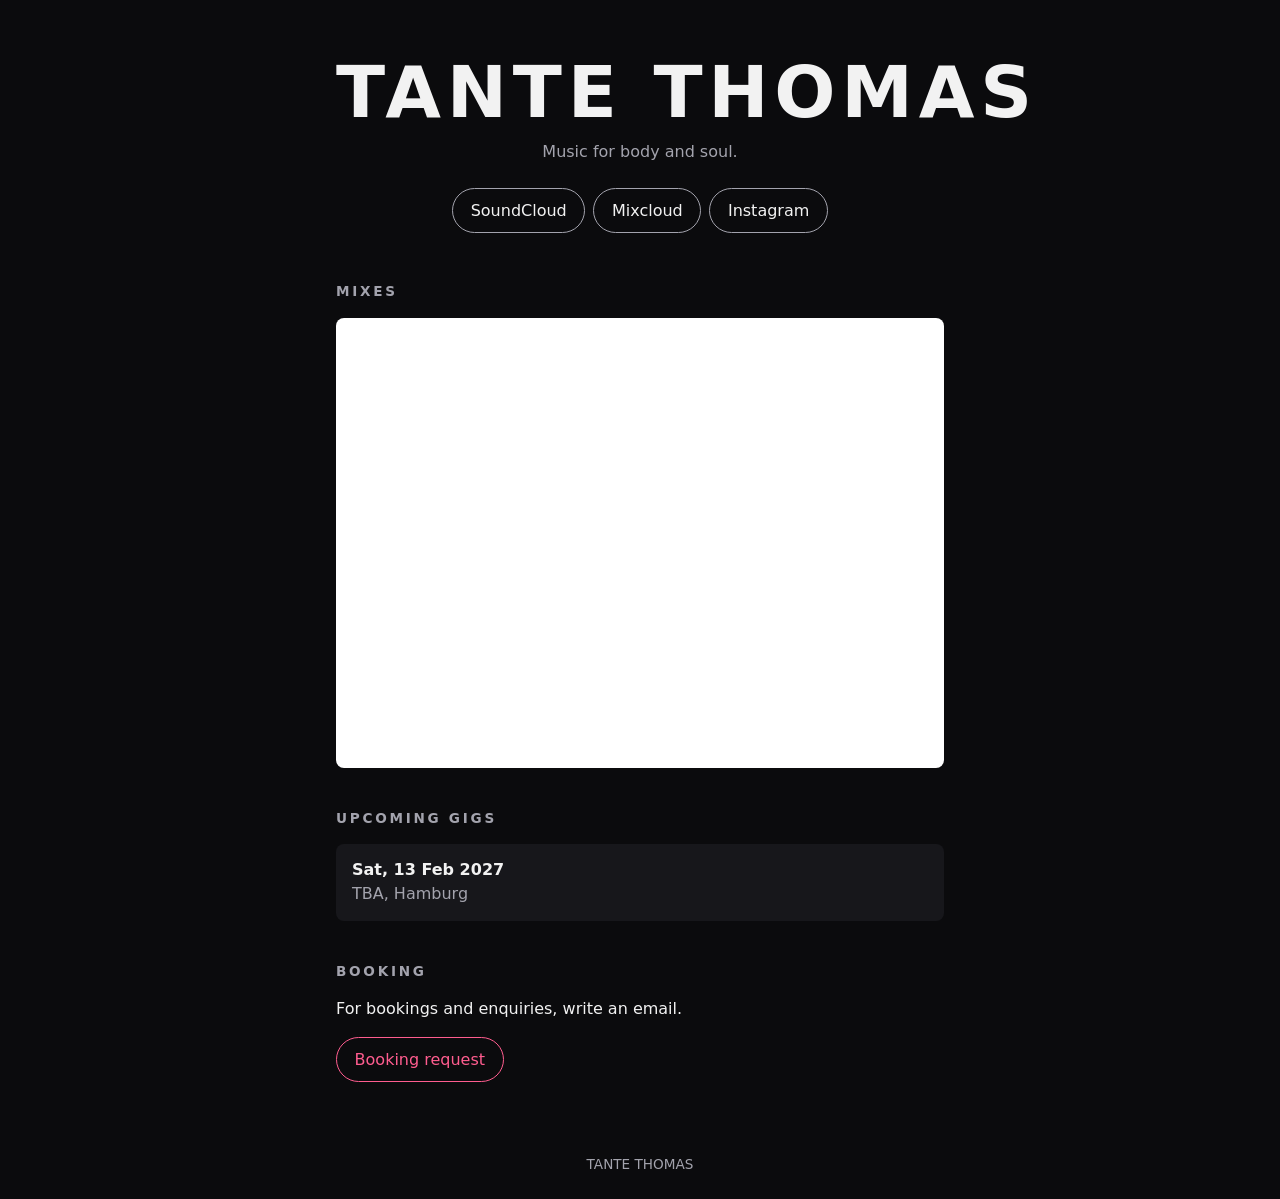
==== site/index.html @ 3c92ca91 "feat: set the genre line to "Music for body and soul." Thomas decided the wording on 31 October 2026" ====
<!doctype html>
<html lang="en">
<head>
  <meta charset="utf-8">
  <meta name="viewport" content="width=device-width, initial-scale=1">
  <meta name="description" content="DJ TANTE THOMAS. Music for body and soul. Mixes, gigs and booking.">
  <meta name="color-scheme" content="dark">
  <title>TANTE THOMAS</title>
  <link rel="stylesheet" href="style.css">
  <script src="gigs.js" defer></script>
</head>
<body>
  <main>
    <header class="hero">
      <h1 class="wordmark">TANTE THOMAS</h1>
      <p class="genre">Music for body and soul.</p>
      <ul class="links">
        <li><a href="https://soundcloud.com/tantethomas">SoundCloud</a></li>
        <li><a href="https://www.mixcloud.com/TanteThomas/">Mixcloud</a></li>
        <li><a href="https://www.instagram.com/tante.thomas.dj/">Instagram</a></li>
      </ul>
    </header>

    <section aria-labelledby="mixes-heading">
      <h2 id="mixes-heading">Mixes</h2>
      <!-- The profile player lists the newest uploads, so a new mix needs no change here.
           46170096 is the user ID of soundcloud.com/tantethomas, from SoundCloud's oEmbed answer. -->
      <iframe class="player" title="TANTE THOMAS on SoundCloud" loading="lazy" allow="autoplay; encrypted-media"
        src="https://w.soundcloud.com/player/?visual=true&url=https%3A%2F%2Fapi.soundcloud.com%2Fusers%2F46170096&show_artwork=true"></iframe>
    </section>

    <section aria-labelledby="gigs-heading">
      <h2 id="gigs-heading">Upcoming gigs</h2>
      <!-- Filled by gigs.js from gigs.csv. -->
      <ul id="gig-list"></ul>
      <p id="gig-status" aria-live="polite">Loading gigs …</p>
    </section>

    <section class="booking" aria-labelledby="booking-heading">
      <h2 id="booking-heading">Booking</h2>
      <p>For bookings and enquiries, write an email.</p>
      <a class="button" href="mailto:thomaswening94@gmail.com?subject=Booking%20request">Booking request</a>
    </section>
  </main>

  <footer>TANTE THOMAS</footer>
</body>
</html>
---- site/style.css ----
/* Dark and mobile-first (docs/brief.md). Wider screens only widen the column. */

:root {
  --background: #0b0b0d;
  --surface: #17171b;
  --text: #f2f2f2;
  --muted: #a3a3ad;
  --accent: #ff5d8f;
  --column-width: 40rem;
  --gutter: 1rem;
}

*,
*::before,
*::after {
  box-sizing: border-box;
}

body {
  margin: 0;
  background: var(--background);
  color: var(--text);
  font-family: system-ui, -apple-system, "Segoe UI", Roboto, sans-serif;
  line-height: 1.5;
}

main {
  max-width: var(--column-width);
  margin: 0 auto;
  padding: 0 var(--gutter) 3rem;
}

a {
  color: var(--accent);
}

section {
  margin-top: 2.5rem;
}

h2 {
  margin: 0 0 1rem;
  font-size: 0.85rem;
  letter-spacing: 0.2em;
  text-transform: uppercase;
  color: var(--muted);
}

/* Wordmark until a logo exists. The set name is about 9 times as wide as the
   font size, so 9.5vw keeps it on one line inside the gutters from 320 px up. */
.hero {
  padding: 3.5rem 0 0.5rem;
  text-align: center;
}

.wordmark {
  margin: 0;
  font-size: clamp(1.75rem, 9.5vw, 4.5rem);
  font-weight: 900;
  letter-spacing: 0.08em;
  line-height: 1;
  white-space: nowrap;
}

.genre {
  margin: 0.75rem 0 0;
  color: var(--muted);
}

.links {
  display: flex;
  flex-wrap: wrap;
  justify-content: center;
  gap: 0.5rem;
  margin: 1.5rem 0 0;
  padding: 0;
  list-style: none;
}

.links a,
.button {
  display: inline-block;
  padding: 0.6rem 1.1rem;
  border: 1px solid var(--muted);
  border-radius: 999px;
  color: var(--text);
  text-decoration: none;
}

.links a:hover,
.links a:focus-visible,
.button:hover,
.button:focus-visible {
  border-color: var(--accent);
  color: var(--accent);
}

.player {
  display: block;
  width: 100%;
  height: 450px;
  border: 0;
  border-radius: 0.5rem;
}

#gig-list {
  margin: 0;
  padding: 0;
  list-style: none;
}

#gig-list li {
  display: grid;
  grid-template-columns: 1fr auto;
  gap: 0 1rem;
  padding: 0.9rem 1rem;
  margin-bottom: 0.5rem;
  background: var(--surface);
  border-radius: 0.5rem;
}

#gig-list time {
  font-weight: 700;
}

.gig-place {
  grid-column: 1;
  color: var(--muted);
}

#gig-list li a {
  grid-column: 2;
  grid-row: 1 / span 2;
  align-self: center;
}

#gig-status {
  color: var(--muted);
}

.booking p {
  margin: 0 0 1rem;
}

.button {
  border-color: var(--accent);
  color: var(--accent);
}

footer {
  padding: 1.5rem var(--gutter);
  text-align: center;
  font-size: 0.85rem;
  color: var(--muted);
}
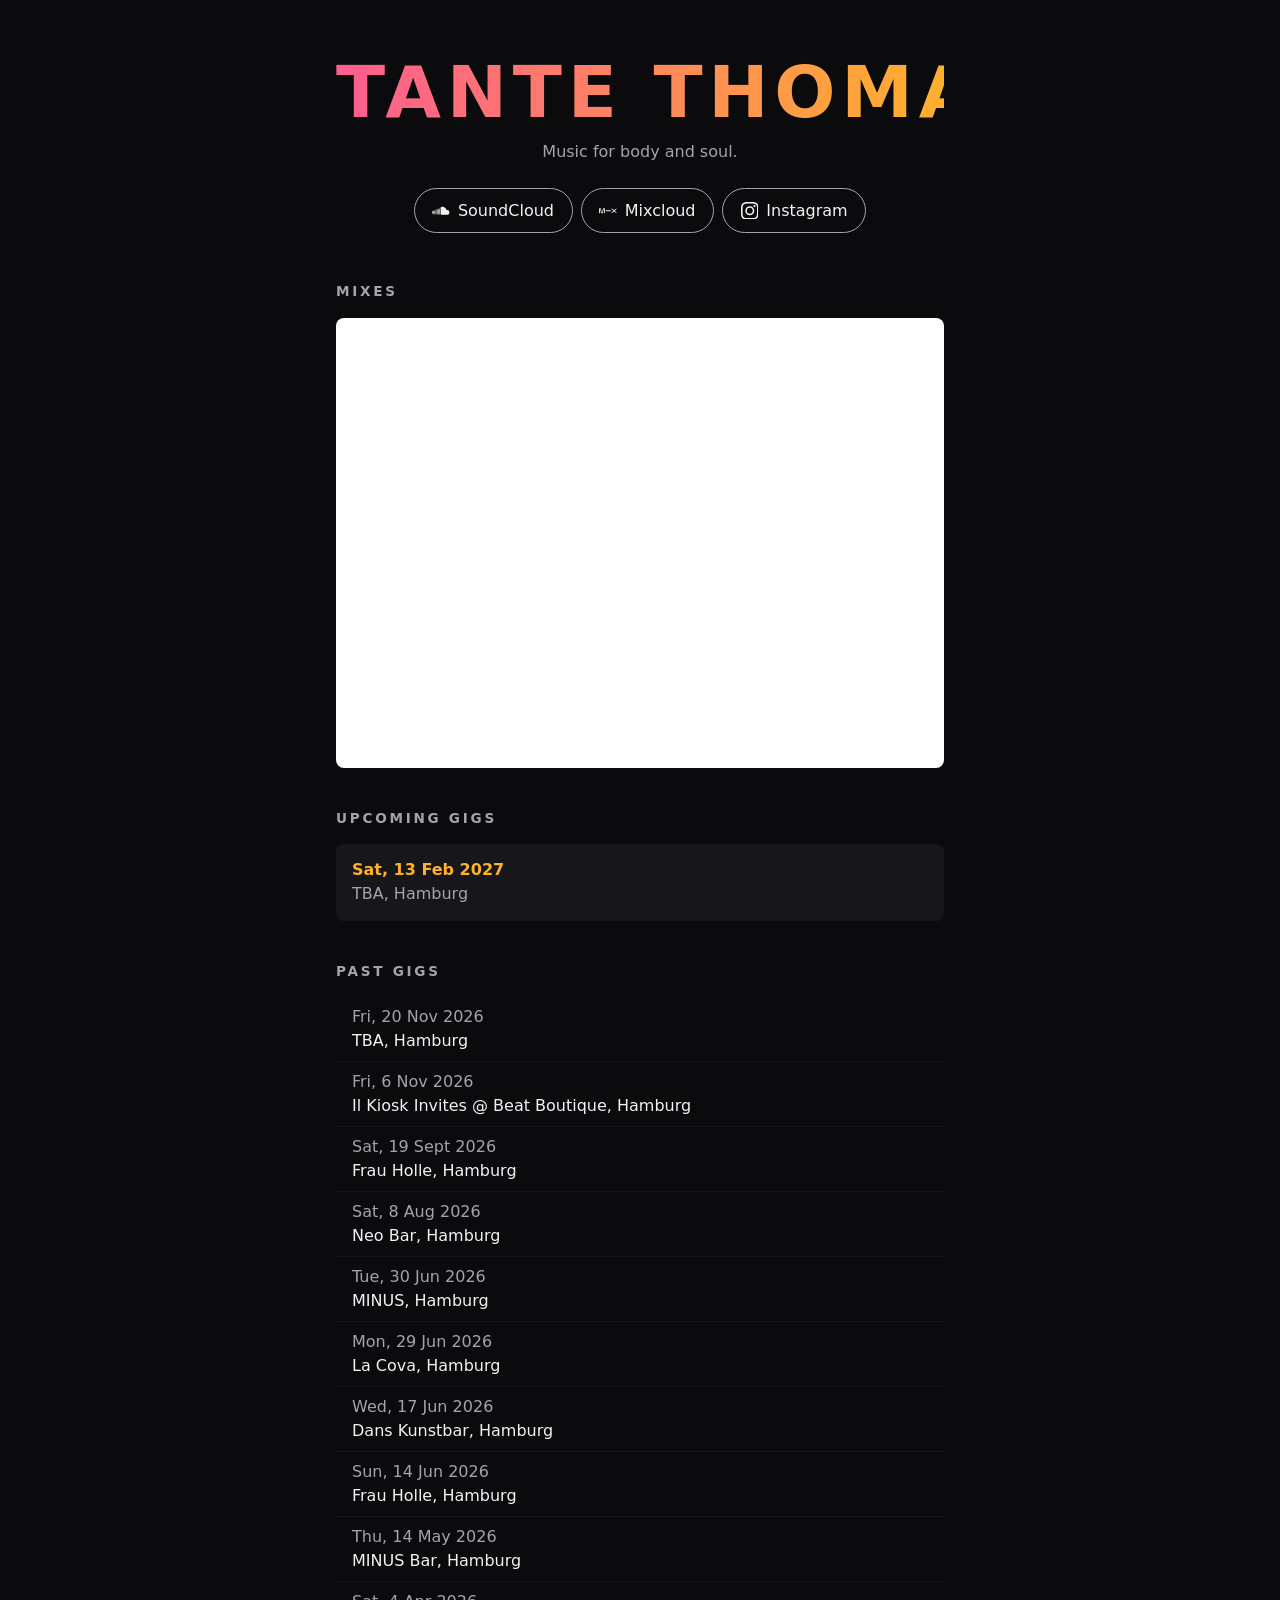
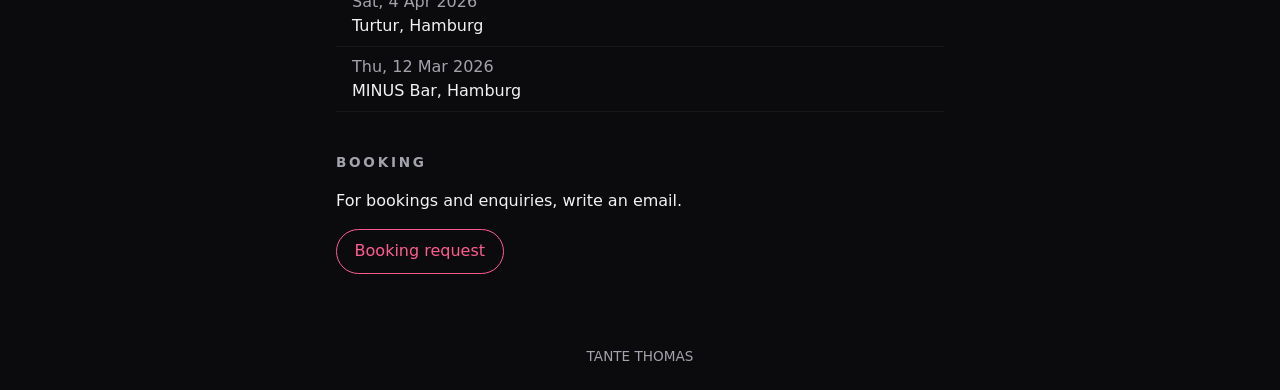
==== commit 7557b15a: "feat: show past gigs, brand icons and the signature colours From Thomas's review of PR #4: past gigs" ====
--- a/site/index.html
+++ b/site/index.html
@@ -15,9 +15,9 @@
       <h1 class="wordmark">TANTE THOMAS</h1>
       <p class="genre">Music for body and soul.</p>
       <ul class="links">
-        <li><a href="https://soundcloud.com/tantethomas">SoundCloud</a></li>
-        <li><a href="https://www.mixcloud.com/TanteThomas/">Mixcloud</a></li>
-        <li><a href="https://www.instagram.com/tante.thomas.dj/">Instagram</a></li>
+        <li><a href="https://soundcloud.com/tantethomas"><svg class="icon" aria-hidden="true"><use href="icons.svg#soundcloud"></use></svg>SoundCloud</a></li>
+        <li><a href="https://www.mixcloud.com/TanteThomas/"><svg class="icon" aria-hidden="true"><use href="icons.svg#mixcloud"></use></svg>Mixcloud</a></li>
+        <li><a href="https://www.instagram.com/tante.thomas.dj/"><svg class="icon" aria-hidden="true"><use href="icons.svg#instagram"></use></svg>Instagram</a></li>
       </ul>
     </header>
 
@@ -31,9 +31,14 @@
 
     <section aria-labelledby="gigs-heading">
       <h2 id="gigs-heading">Upcoming gigs</h2>
-      <!-- Filled by gigs.js from gigs.csv. -->
-      <ul id="gig-list"></ul>
+      <!-- Both gig lists are filled by gigs.js from gigs.csv. -->
+      <ul id="gig-list" class="gig-list"></ul>
       <p id="gig-status" aria-live="polite">Loading gigs …</p>
+    </section>
+
+    <section id="past-gigs" aria-labelledby="past-gigs-heading" hidden>
+      <h2 id="past-gigs-heading">Past gigs</h2>
+      <ul id="past-gig-list" class="gig-list past"></ul>
     </section>
 
     <section class="booking" aria-labelledby="booking-heading">
--- a/site/style.css
+++ b/site/style.css
@@ -5,7 +5,9 @@
   --surface: #17171b;
   --text: #f2f2f2;
   --muted: #a3a3ad;
+  /* Signature colours: pink with yellow-orange. */
   --accent: #ff5d8f;
+  --accent-warm: #ffb02e;
   --column-width: 40rem;
   --gutter: 1rem;
 }
@@ -60,6 +62,10 @@
   letter-spacing: 0.08em;
   line-height: 1;
   white-space: nowrap;
+  background: linear-gradient(90deg, var(--accent), var(--accent-warm));
+  background-clip: text;
+  -webkit-background-clip: text;
+  color: transparent;
 }
 
 .genre {
@@ -77,9 +83,20 @@
   list-style: none;
 }
 
+.links a {
+  display: inline-flex;
+  align-items: center;
+  gap: 0.5rem;
+}
+
+.icon {
+  width: 1.1em;
+  height: 1.1em;
+  fill: currentColor;
+}
+
 .links a,
 .button {
-  display: inline-block;
   padding: 0.6rem 1.1rem;
   border: 1px solid var(--muted);
   border-radius: 999px;
@@ -103,13 +120,13 @@
   border-radius: 0.5rem;
 }
 
-#gig-list {
+.gig-list {
   margin: 0;
   padding: 0;
   list-style: none;
 }
 
-#gig-list li {
+.gig-list li {
   display: grid;
   grid-template-columns: 1fr auto;
   gap: 0 1rem;
@@ -119,8 +136,9 @@
   border-radius: 0.5rem;
 }
 
-#gig-list time {
+.gig-list time {
   font-weight: 700;
+  color: var(--accent-warm);
 }
 
 .gig-place {
@@ -128,10 +146,28 @@
   color: var(--muted);
 }
 
-#gig-list li a {
+.gig-list li a {
   grid-column: 2;
   grid-row: 1 / span 2;
   align-self: center;
+}
+
+/* Past gigs are a record for bookers, so they take less room than upcoming ones. */
+.gig-list.past li {
+  padding: 0.5rem 1rem;
+  background: none;
+  border-bottom: 1px solid var(--surface);
+  border-radius: 0;
+  margin: 0;
+}
+
+.gig-list.past time {
+  color: var(--muted);
+  font-weight: 400;
+}
+
+.gig-list.past .gig-place {
+  color: var(--text);
 }
 
 #gig-status {
@@ -143,6 +179,7 @@
 }
 
 .button {
+  display: inline-block;
   border-color: var(--accent);
   color: var(--accent);
 }
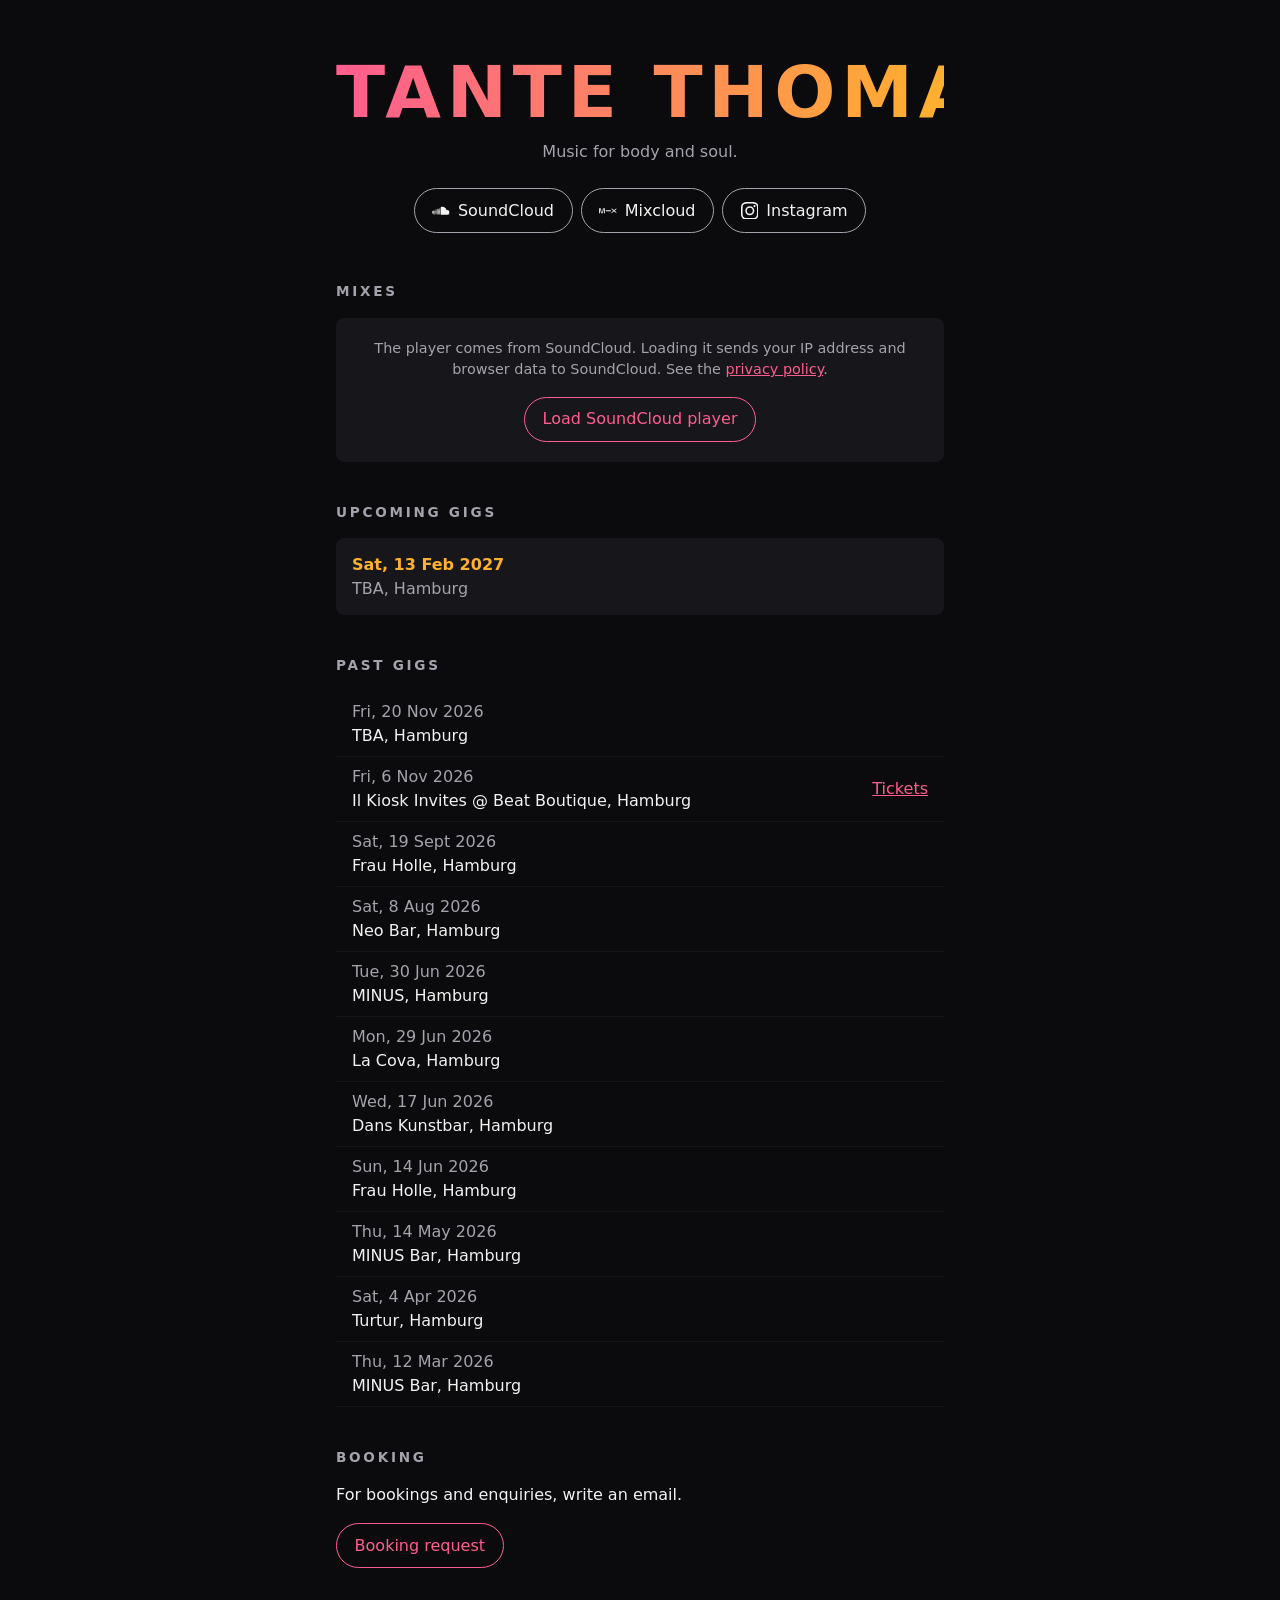
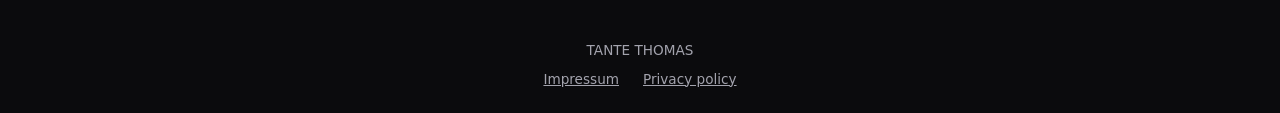
==== commit c65616b7: "feat: add the Impressum, the privacy policy and a click-to-load player The Impressum follows § 5 DDG" ====
--- a/site/index.html
+++ b/site/index.html
@@ -8,6 +8,7 @@
   <title>TANTE THOMAS</title>
   <link rel="stylesheet" href="style.css">
   <script src="gigs.js" defer></script>
+  <script src="player.js" defer></script>
 </head>
 <body>
   <main>
@@ -24,9 +25,14 @@
     <section aria-labelledby="mixes-heading">
       <h2 id="mixes-heading">Mixes</h2>
       <!-- The profile player lists the newest uploads, so a new mix needs no change here.
-           46170096 is the user ID of soundcloud.com/tantethomas, from SoundCloud's oEmbed answer. -->
-      <iframe class="player" title="TANTE THOMAS on SoundCloud" loading="lazy" allow="autoplay; encrypted-media"
-        src="https://w.soundcloud.com/player/?visual=true&url=https%3A%2F%2Fapi.soundcloud.com%2Fusers%2F46170096&show_artwork=true"></iframe>
+           46170096 is the user ID of soundcloud.com/tantethomas, from SoundCloud's oEmbed answer.
+           player.js inserts the player only after the click (privacy.html, "SoundCloud player"). -->
+      <div id="player-slot" class="player-slot"
+        data-player-source="https://w.soundcloud.com/player/?visual=true&amp;url=https%3A%2F%2Fapi.soundcloud.com%2Fusers%2F46170096&amp;show_artwork=true">
+        <p>The player comes from SoundCloud. Loading it sends your IP address and browser data to SoundCloud.
+          See the <a href="privacy.html#soundcloud">privacy policy</a>.</p>
+        <button id="load-player" class="button" type="button">Load SoundCloud player</button>
+      </div>
     </section>
 
     <section aria-labelledby="gigs-heading">
@@ -48,6 +54,9 @@
     </section>
   </main>
 
-  <footer>TANTE THOMAS</footer>
+  <footer>
+    <p>TANTE THOMAS</p>
+    <nav aria-label="Legal"><a href="impressum.html">Impressum</a> <a href="privacy.html">Privacy policy</a></nav>
+  </footer>
 </body>
 </html>
--- a/site/style.css
+++ b/site/style.css
@@ -120,6 +120,20 @@
   border-radius: 0.5rem;
 }
 
+/* Holds the "Load SoundCloud player" button until player.js swaps in the iframe. */
+.player-slot {
+  padding: 1.25rem 1rem;
+  background: var(--surface);
+  border-radius: 0.5rem;
+  text-align: center;
+}
+
+.player-slot p {
+  margin: 0 0 1rem;
+  font-size: 0.9rem;
+  color: var(--muted);
+}
+
 .gig-list {
   margin: 0;
   padding: 0;
@@ -181,7 +195,10 @@
 .button {
   display: inline-block;
   border-color: var(--accent);
+  background: none;
   color: var(--accent);
+  font: inherit;
+  cursor: pointer;
 }
 
 footer {
@@ -190,3 +207,39 @@
   font-size: 0.85rem;
   color: var(--muted);
 }
+
+footer p {
+  margin: 0 0 0.5rem;
+}
+
+footer nav {
+  display: flex;
+  justify-content: center;
+  gap: 1.5rem;
+}
+
+footer a {
+  color: var(--muted);
+}
+
+/* The Impressum and the privacy policy: running text with a link back to the page. */
+.legal {
+  padding-top: 2rem;
+}
+
+.legal h1 {
+  margin: 1.5rem 0 1rem;
+  font-size: 1.75rem;
+}
+
+.legal h2 {
+  margin-top: 2rem;
+}
+
+.legal address {
+  font-style: normal;
+}
+
+.legal a {
+  overflow-wrap: anywhere;
+}
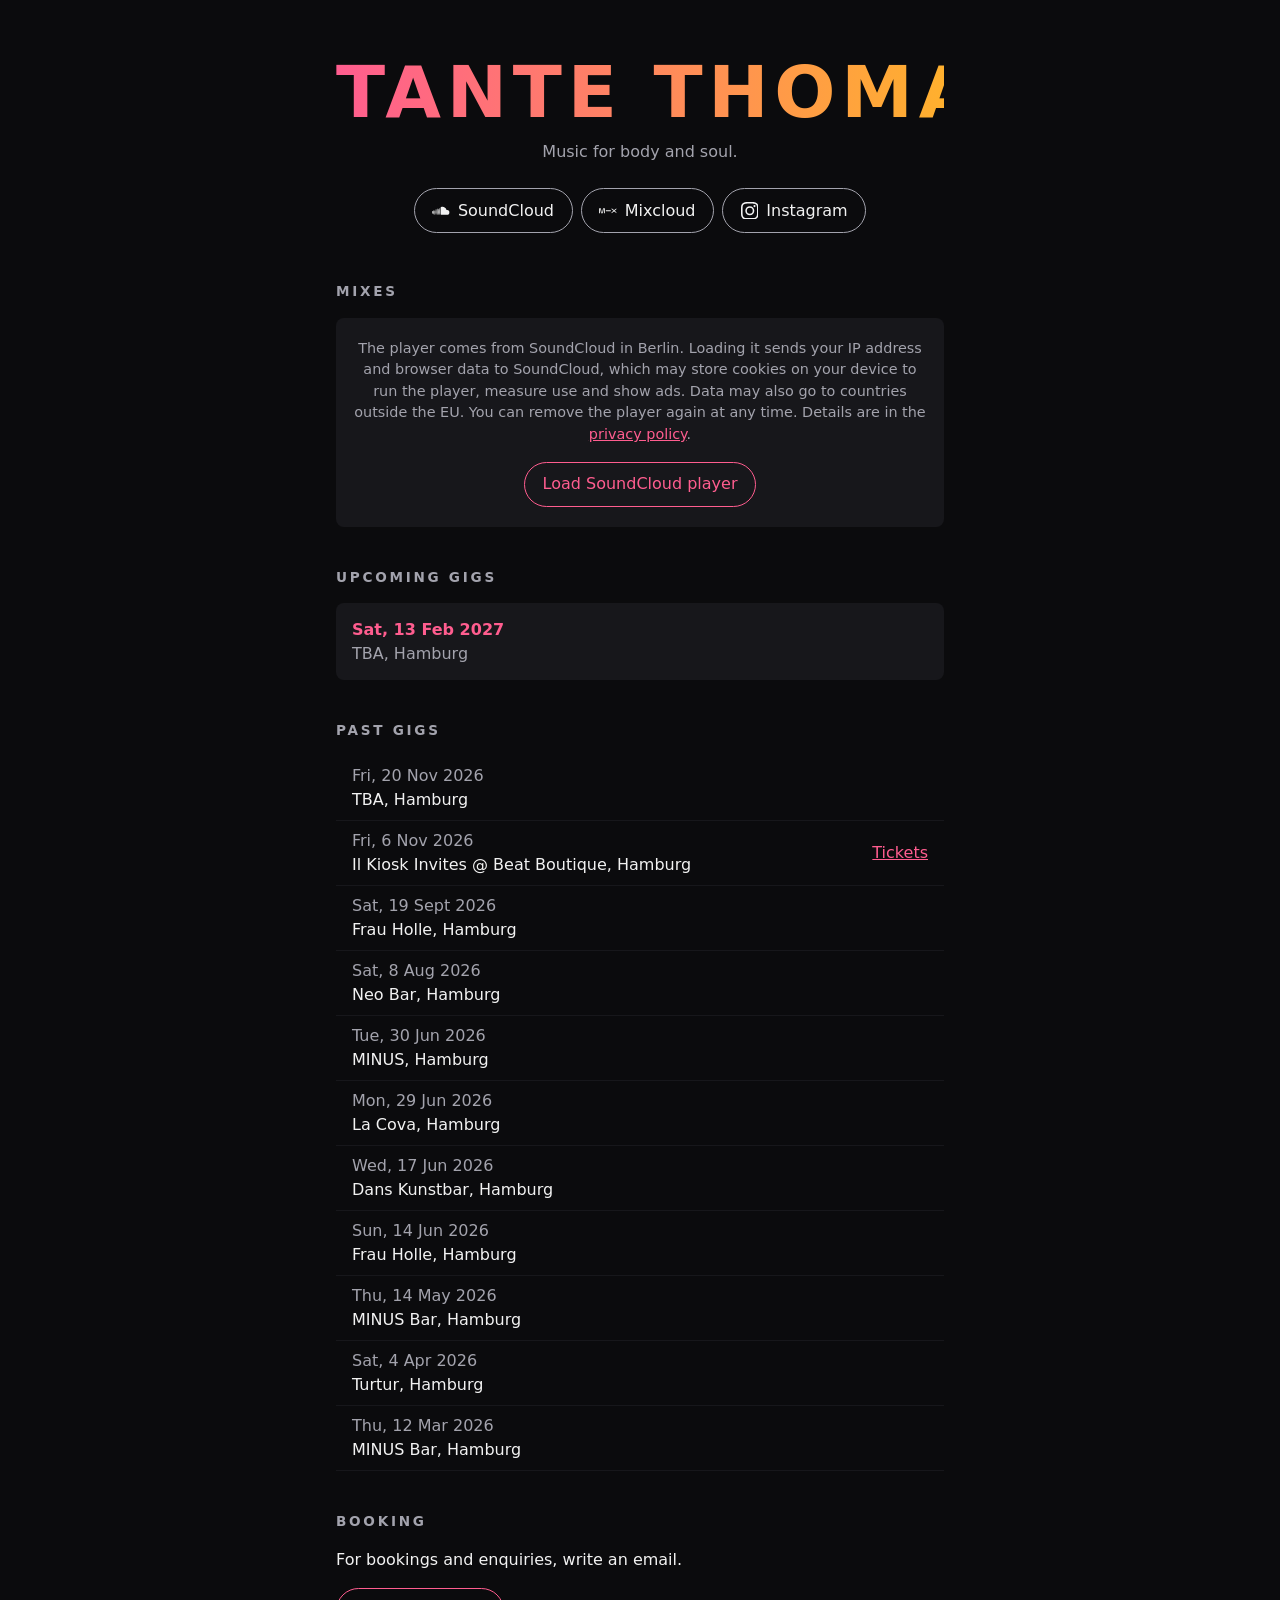
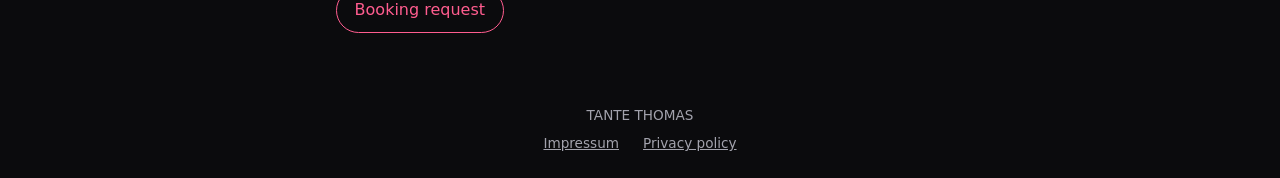
==== commit 6c52c354: "fix: complete the legal pages after the first review - Impressum: add a phone number as a second dir" ====
--- a/site/index.html
+++ b/site/index.html
@@ -27,12 +27,15 @@
       <!-- The profile player lists the newest uploads, so a new mix needs no change here.
            46170096 is the user ID of soundcloud.com/tantethomas, from SoundCloud's oEmbed answer.
            player.js inserts the player only after the click (privacy.html, "SoundCloud player"). -->
-      <div id="player-slot" class="player-slot"
+      <div id="player-consent" class="player-consent"
         data-player-source="https://w.soundcloud.com/player/?visual=true&amp;url=https%3A%2F%2Fapi.soundcloud.com%2Fusers%2F46170096&amp;show_artwork=true">
-        <p>The player comes from SoundCloud. Loading it sends your IP address and browser data to SoundCloud.
-          See the <a href="privacy.html#soundcloud">privacy policy</a>.</p>
+        <p>The player comes from SoundCloud in Berlin. Loading it sends your IP address and browser data to SoundCloud,
+          which may store cookies on your device to run the player, measure use and show ads.
+          Data may also go to countries outside the EU. You can remove the player again at any time.
+          Details are in the <a href="privacy.html#soundcloud">privacy policy</a>.</p>
         <button id="load-player" class="button" type="button">Load SoundCloud player</button>
       </div>
+      <button id="unload-player" class="unload-player" type="button" hidden>Remove SoundCloud player</button>
     </section>
 
     <section aria-labelledby="gigs-heading">
--- a/site/style.css
+++ b/site/style.css
@@ -5,7 +5,7 @@
   --surface: #17171b;
   --text: #f2f2f2;
   --muted: #a3a3ad;
-  /* Signature colours: pink with yellow-orange. */
+  /* Signature colours: pink is the accent. Yellow-orange appears only in the wordmark's gradient. */
   --accent: #ff5d8f;
   --accent-warm: #ffb02e;
   --column-width: 40rem;
@@ -120,18 +120,31 @@
   border-radius: 0.5rem;
 }
 
-/* Holds the "Load SoundCloud player" button until player.js swaps in the iframe. */
-.player-slot {
+/* The notice and the "Load SoundCloud player" button, shown until the visitor loads the player. */
+.player-consent {
   padding: 1.25rem 1rem;
   background: var(--surface);
   border-radius: 0.5rem;
   text-align: center;
 }
 
-.player-slot p {
+.player-consent p {
   margin: 0 0 1rem;
   font-size: 0.9rem;
   color: var(--muted);
+}
+
+/* No display rule here, so the hidden attribute keeps working. */
+.unload-player {
+  margin-top: 0.5rem;
+  padding: 0;
+  border: 0;
+  background: none;
+  color: var(--muted);
+  font: inherit;
+  font-size: 0.85rem;
+  text-decoration: underline;
+  cursor: pointer;
 }
 
 .gig-list {
@@ -152,7 +165,7 @@
 
 .gig-list time {
   font-weight: 700;
-  color: var(--accent-warm);
+  color: var(--accent);
 }
 
 .gig-place {
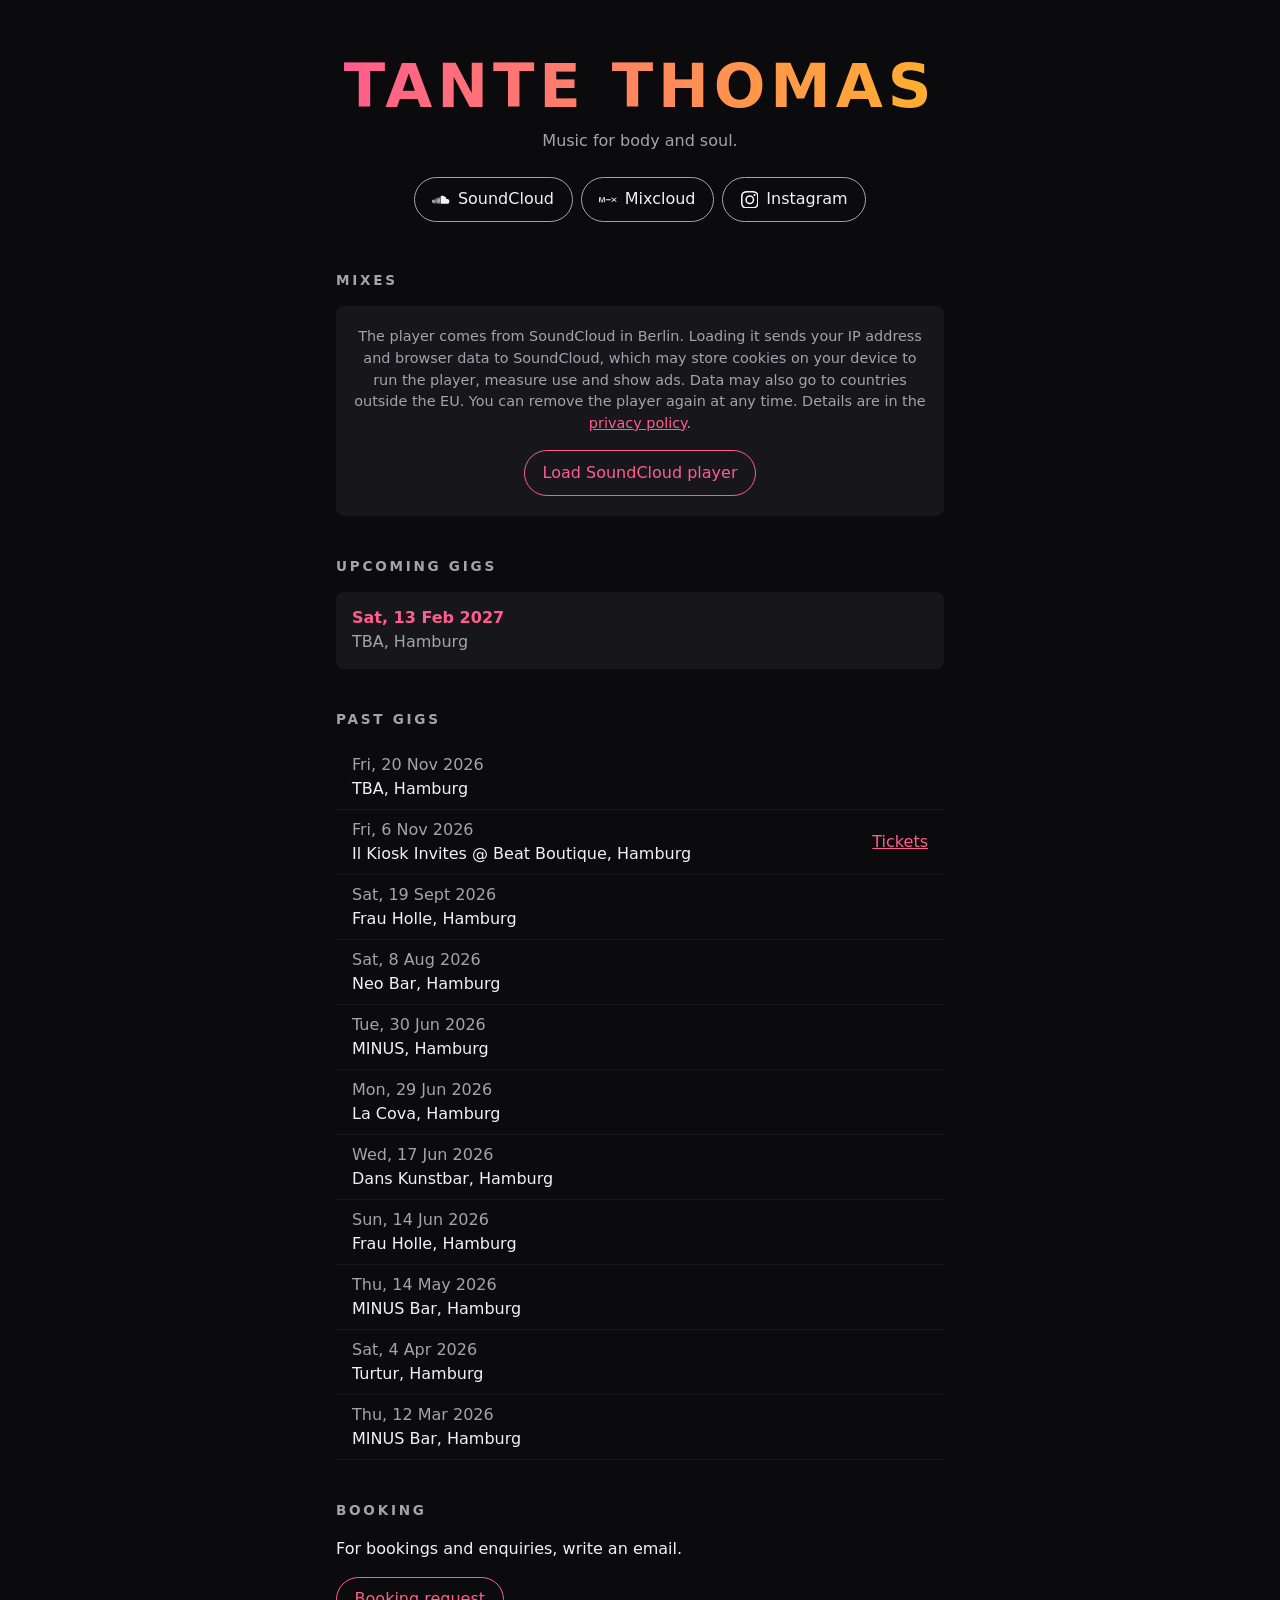
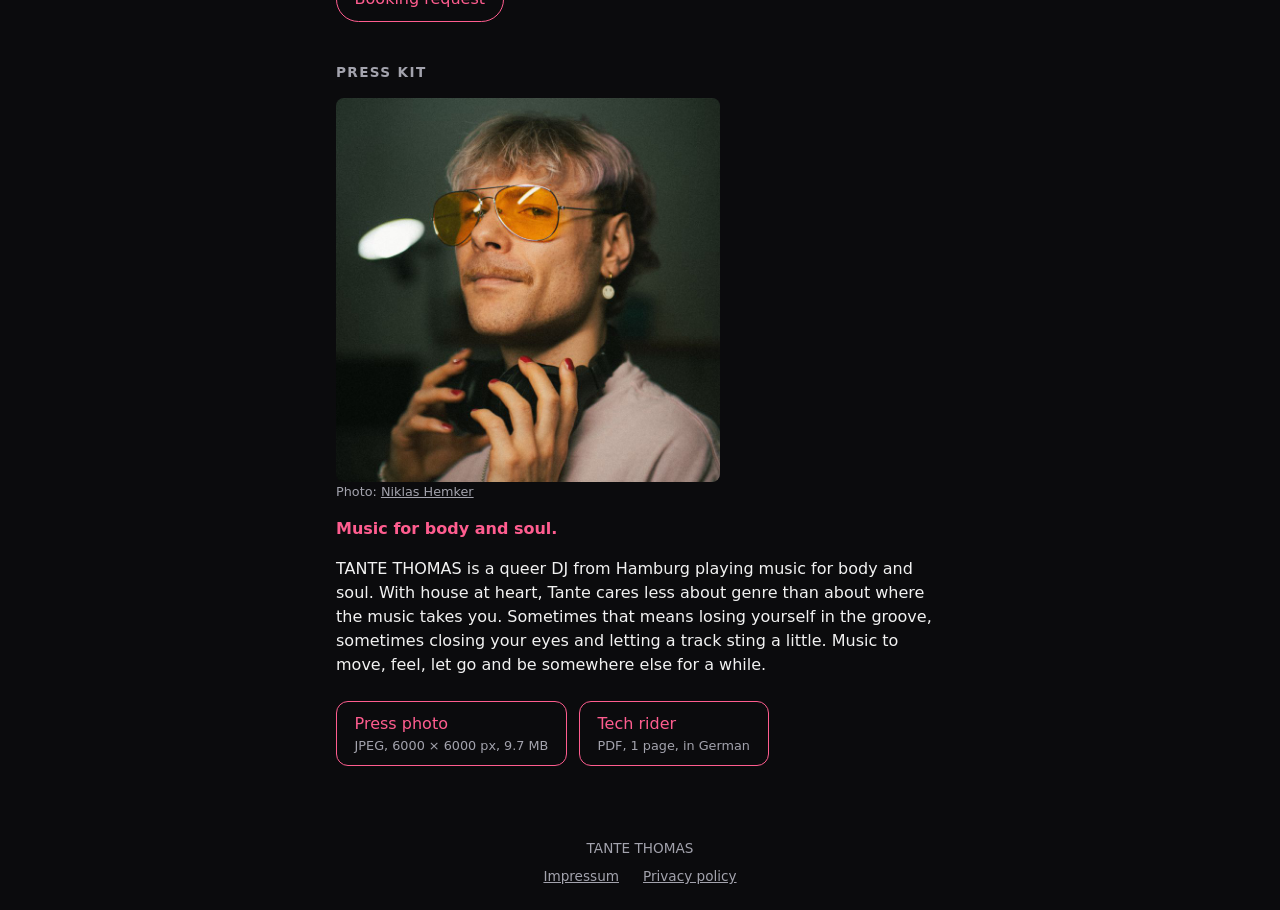
==== commit 98764633: "feat: add the press kit and the link preview tags The booking section gets a press kit: the bio, the" ====
--- a/site/index.html
+++ b/site/index.html
@@ -6,6 +6,22 @@
   <meta name="description" content="DJ TANTE THOMAS. Music for body and soul. Mixes, gigs and booking.">
   <meta name="color-scheme" content="dark">
   <title>TANTE THOMAS</title>
+  <!-- The preview card a shared link shows (Open Graph, read by WhatsApp, Instagram and others; Twitter card for X).
+       Link previews need absolute URLs. The photo is square, so the small "summary" card shows it uncropped. -->
+  <meta property="og:type" content="website">
+  <meta property="og:url" content="https://tante-thomas.github.io/">
+  <meta property="og:title" content="TANTE THOMAS">
+  <meta property="og:description" content="DJ from Hamburg. Music for body and soul. Mixes, gigs and booking.">
+  <meta property="og:image" content="https://tante-thomas.github.io/press/tante-thomas-press-photo-800.jpg">
+  <meta property="og:image:type" content="image/jpeg">
+  <meta property="og:image:width" content="800">
+  <meta property="og:image:height" content="800">
+  <meta property="og:image:alt" content="TANTE THOMAS in orange aviator sunglasses, holding headphones around the neck">
+  <meta name="twitter:card" content="summary">
+  <meta name="twitter:title" content="TANTE THOMAS">
+  <meta name="twitter:description" content="DJ from Hamburg. Music for body and soul. Mixes, gigs and booking.">
+  <meta name="twitter:image" content="https://tante-thomas.github.io/press/tante-thomas-press-photo-800.jpg">
+  <meta name="twitter:image:alt" content="TANTE THOMAS in orange aviator sunglasses, holding headphones around the neck">
   <link rel="stylesheet" href="style.css">
   <script src="gigs.js" defer></script>
   <script src="player.js" defer></script>
@@ -54,6 +70,23 @@
       <h2 id="booking-heading">Booking</h2>
       <p>For bookings and enquiries, write an email.</p>
       <a class="button" href="mailto:thomaswening94@gmail.com?subject=Booking%20request">Booking request</a>
+
+      <!-- The files live in site/press/. docs/development.md says how to replace them. -->
+      <div class="press-kit">
+        <h3>Press kit</h3>
+        <img class="press-photo" src="press/tante-thomas-press-photo-800.jpg" width="800" height="800" loading="lazy"
+          alt="TANTE THOMAS in orange aviator sunglasses, holding headphones around the neck">
+        <p class="photo-credit">Photo: <a href="https://www.instagram.com/niklas_schniklas/">Niklas Hemker</a></p>
+        <p class="genre-line">Music for body and soul.</p>
+        <p>TANTE THOMAS is a queer DJ from Hamburg playing music for body and soul. With house at heart,
+          Tante cares less about genre than about where the music takes you. Sometimes that means losing yourself
+          in the groove, sometimes closing your eyes and letting a track sting a little. Music to move, feel,
+          let go and be somewhere else for a while.</p>
+        <ul class="downloads">
+          <li><a class="button" href="press/tante-thomas-press-photo.jpg" download>Press photo<span class="file-info">JPEG, 6000 × 6000 px, 9.7 MB</span></a></li>
+          <li><a class="button" href="press/tante-thomas-technical-rider.pdf" download>Tech rider<span class="file-info">PDF, 1 page, in German</span></a></li>
+        </ul>
+      </div>
     </section>
   </main>
 
--- a/site/style.css
+++ b/site/style.css
@@ -48,16 +48,19 @@
   color: var(--muted);
 }
 
-/* Wordmark until a logo exists. The set name is about 9 times as wide as the
-   font size, so 9.5vw keeps it on one line inside the gutters from 320 px up. */
+/* Wordmark until a logo exists. The set name is about 9.2 times as wide as the
+   font size, so 10cqi (a tenth of the column) keeps it on one line at every width.
+   Viewport units overflowed on desktop, where the column stops growing. The gradient
+   covers only the column, so a letter outside it was not painted at all. */
 .hero {
+  container-type: inline-size;
   padding: 3.5rem 0 0.5rem;
   text-align: center;
 }
 
 .wordmark {
   margin: 0;
-  font-size: clamp(1.75rem, 9.5vw, 4.5rem);
+  font-size: clamp(1.75rem, 10cqi, 4.5rem);
   font-weight: 900;
   letter-spacing: 0.08em;
   line-height: 1;
@@ -205,6 +208,64 @@
   margin: 0 0 1rem;
 }
 
+/* The press kit sits inside the booking section, so its heading is one step quieter than the section's. */
+.press-kit {
+  margin-top: 2.5rem;
+}
+
+.press-kit h3 {
+  margin: 0 0 1rem;
+  font-size: 0.85rem;
+  letter-spacing: 0.1em;
+  text-transform: uppercase;
+  color: var(--muted);
+}
+
+/* The width and height attributes only reserve the space. This keeps the photo inside the column
+   and, on wide screens, smaller than the screen's height. */
+.press-photo {
+  display: block;
+  width: 100%;
+  max-width: 24rem;
+  height: auto;
+  border-radius: 0.5rem;
+}
+
+.photo-credit {
+  margin: 0.4rem 0 0;
+  font-size: 0.8rem;
+  color: var(--muted);
+}
+
+.photo-credit a {
+  color: var(--muted);
+}
+
+.genre-line {
+  margin: 1rem 0 0.5rem;
+  font-weight: 700;
+  color: var(--accent);
+}
+
+.downloads {
+  display: flex;
+  flex-wrap: wrap;
+  gap: 0.75rem;
+  margin: 1.5rem 0 0;
+  padding: 0;
+  list-style: none;
+}
+
+.downloads .button {
+  border-radius: 0.75rem;
+}
+
+.file-info {
+  display: block;
+  font-size: 0.8rem;
+  color: var(--muted);
+}
+
 .button {
   display: inline-block;
   border-color: var(--accent);
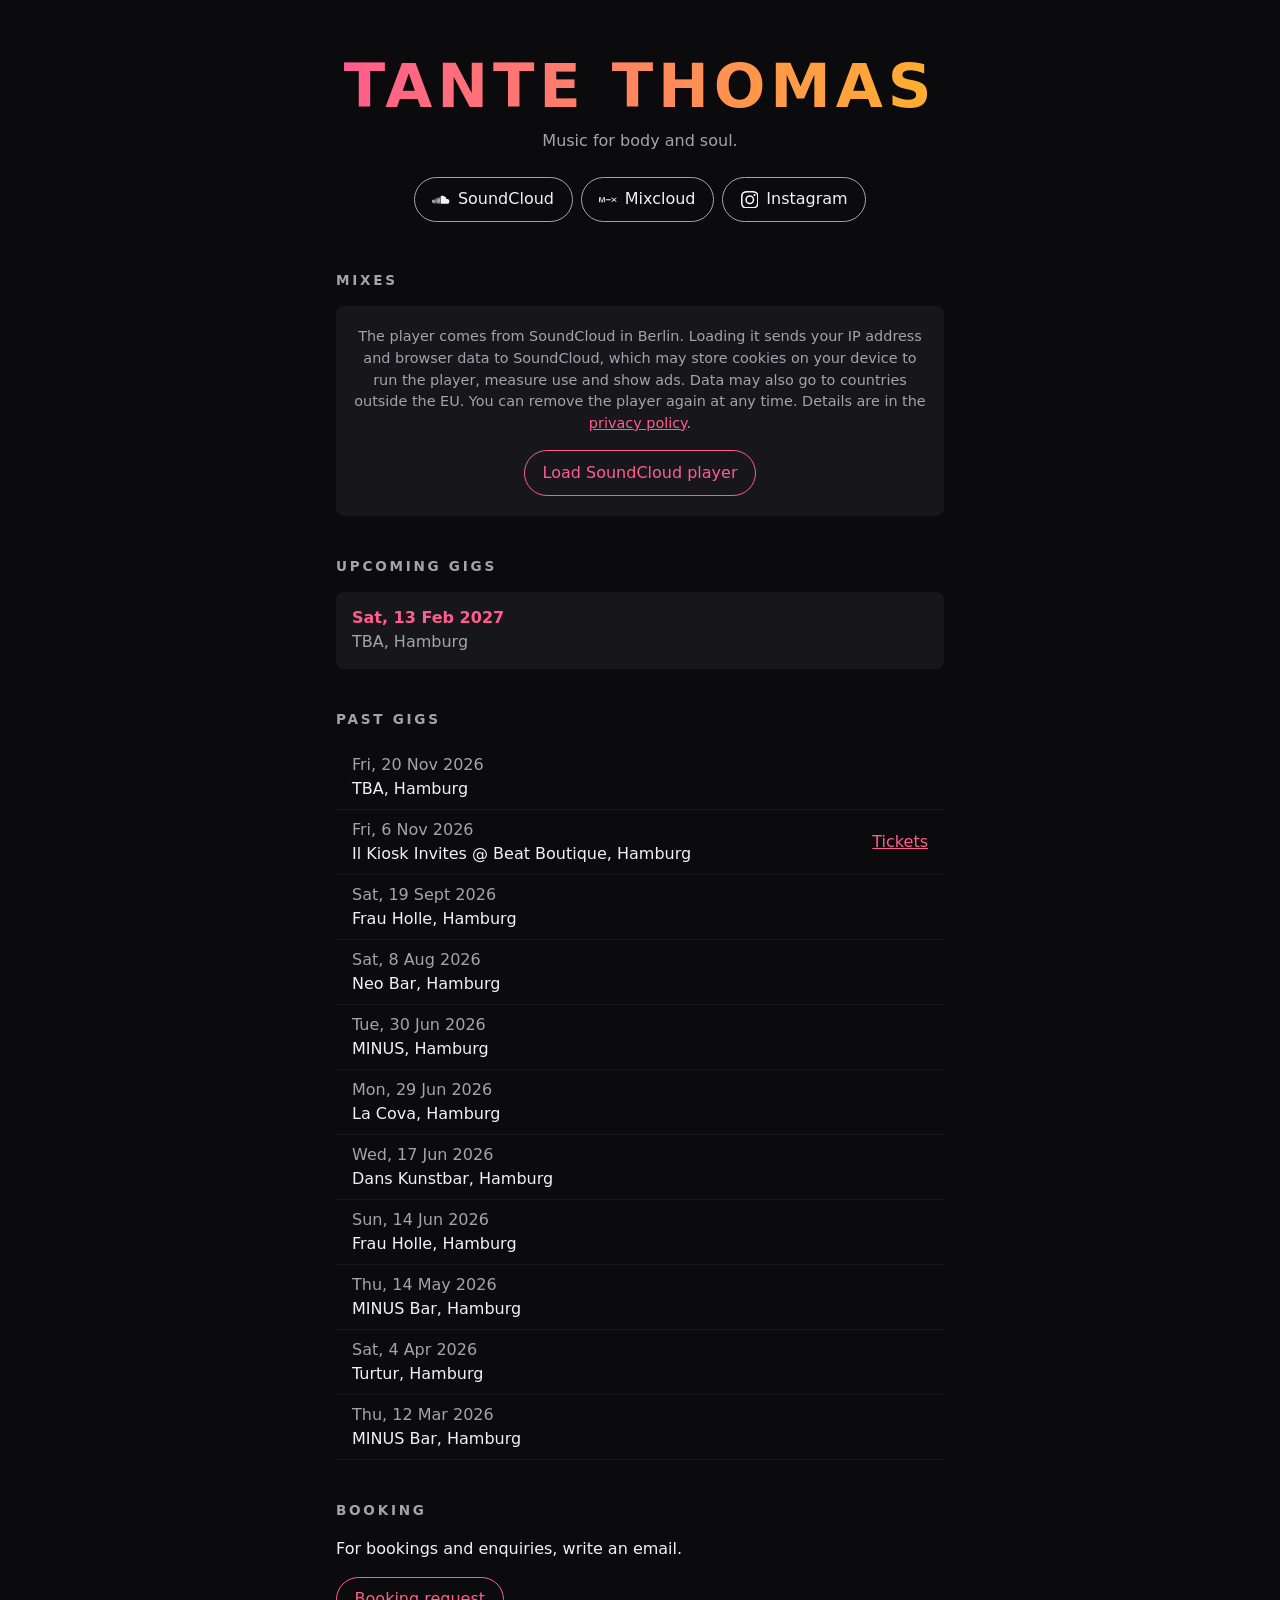
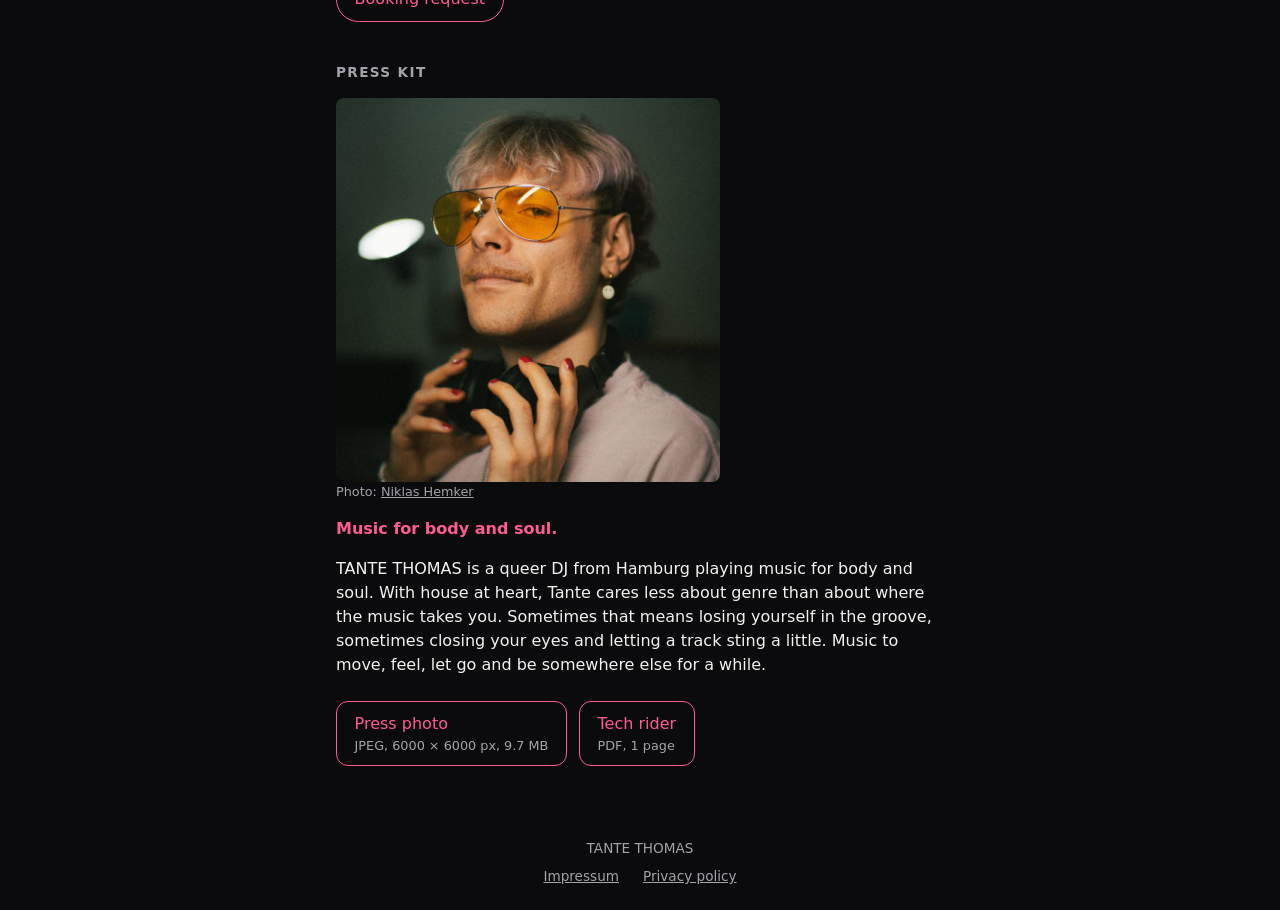
==== commit 1131e56e: "fix: use the English tech rider Thomas exported the English rider, which replaces the German one und" ====
--- a/site/index.html
+++ b/site/index.html
@@ -84,7 +84,7 @@
           let go and be somewhere else for a while.</p>
         <ul class="downloads">
           <li><a class="button" href="press/tante-thomas-press-photo.jpg" download>Press photo<span class="file-info">JPEG, 6000 × 6000 px, 9.7 MB</span></a></li>
-          <li><a class="button" href="press/tante-thomas-technical-rider.pdf" download>Tech rider<span class="file-info">PDF, 1 page, in German</span></a></li>
+          <li><a class="button" href="press/tante-thomas-technical-rider.pdf" download>Tech rider<span class="file-info">PDF, 1 page</span></a></li>
         </ul>
       </div>
     </section>
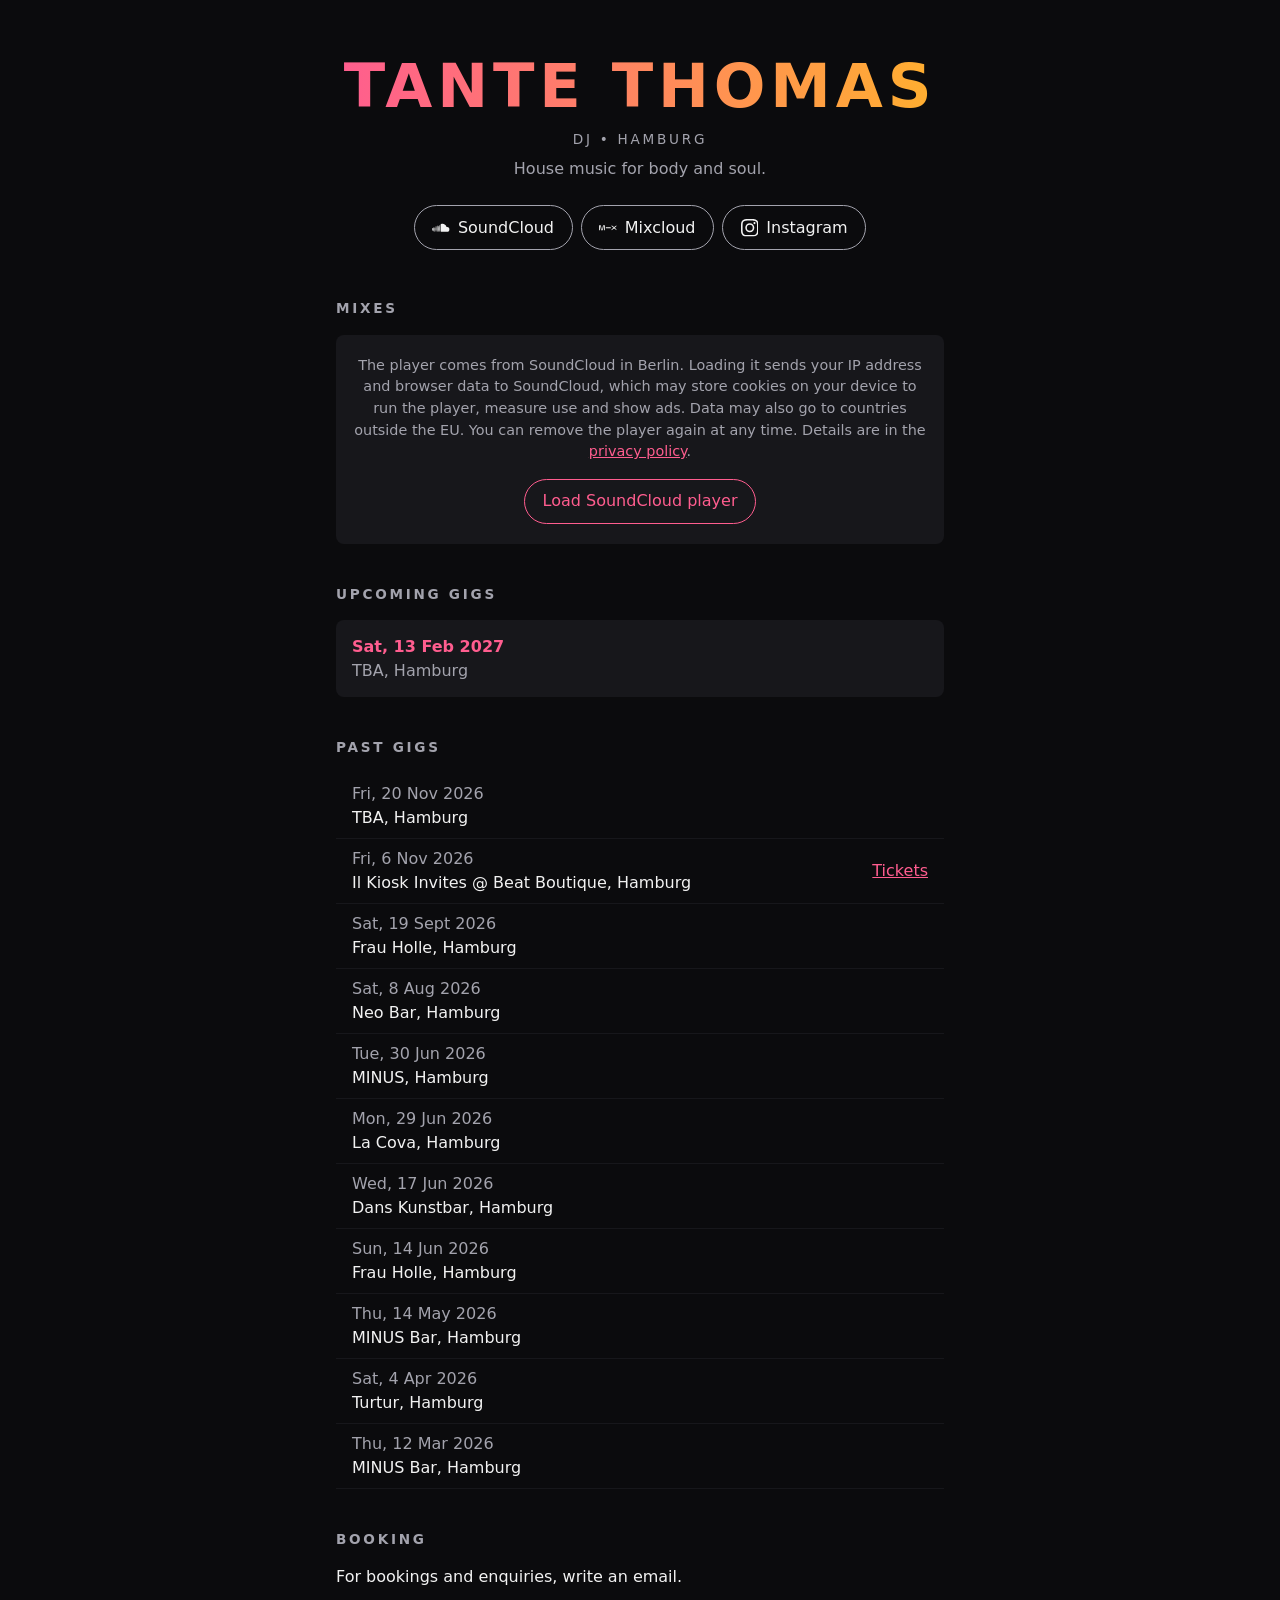
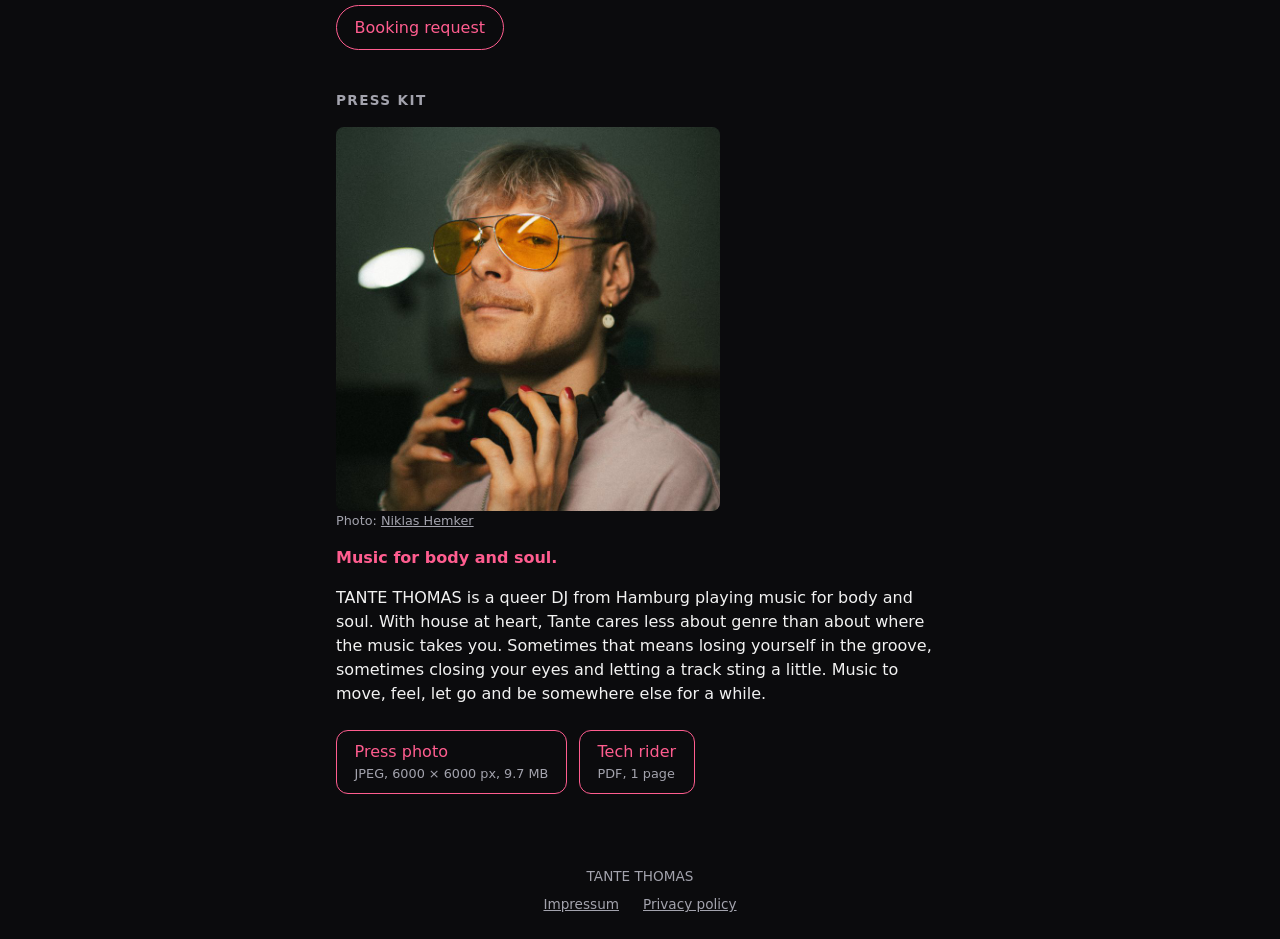
==== commit 7b7ea2da: "feat: name the genre and the city under the wordmark The top of the page has no bio around it, so it" ====
--- a/site/index.html
+++ b/site/index.html
@@ -3,7 +3,7 @@
 <head>
   <meta charset="utf-8">
   <meta name="viewport" content="width=device-width, initial-scale=1">
-  <meta name="description" content="DJ TANTE THOMAS. Music for body and soul. Mixes, gigs and booking.">
+  <meta name="description" content="DJ TANTE THOMAS from Hamburg. House music for body and soul. Mixes, gigs and booking.">
   <meta name="color-scheme" content="dark">
   <title>TANTE THOMAS</title>
   <!-- The preview card a shared link shows (Open Graph, read by WhatsApp, Instagram and others; Twitter card for X).
@@ -11,7 +11,7 @@
   <meta property="og:type" content="website">
   <meta property="og:url" content="https://tante-thomas.github.io/">
   <meta property="og:title" content="TANTE THOMAS">
-  <meta property="og:description" content="DJ from Hamburg. Music for body and soul. Mixes, gigs and booking.">
+  <meta property="og:description" content="DJ from Hamburg. House music for body and soul. Mixes, gigs and booking.">
   <meta property="og:image" content="https://tante-thomas.github.io/press/tante-thomas-press-photo-800.jpg">
   <meta property="og:image:type" content="image/jpeg">
   <meta property="og:image:width" content="800">
@@ -19,7 +19,7 @@
   <meta property="og:image:alt" content="TANTE THOMAS in orange aviator sunglasses, holding headphones around the neck">
   <meta name="twitter:card" content="summary">
   <meta name="twitter:title" content="TANTE THOMAS">
-  <meta name="twitter:description" content="DJ from Hamburg. Music for body and soul. Mixes, gigs and booking.">
+  <meta name="twitter:description" content="DJ from Hamburg. House music for body and soul. Mixes, gigs and booking.">
   <meta name="twitter:image" content="https://tante-thomas.github.io/press/tante-thomas-press-photo-800.jpg">
   <meta name="twitter:image:alt" content="TANTE THOMAS in orange aviator sunglasses, holding headphones around the neck">
   <link rel="stylesheet" href="style.css">
@@ -30,7 +30,8 @@
   <main>
     <header class="hero">
       <h1 class="wordmark">TANTE THOMAS</h1>
-      <p class="genre">Music for body and soul.</p>
+      <p class="role">DJ • Hamburg</p>
+      <p class="genre">House music for body and soul.</p>
       <ul class="links">
         <li><a href="https://soundcloud.com/tantethomas"><svg class="icon" aria-hidden="true"><use href="icons.svg#soundcloud"></use></svg>SoundCloud</a></li>
         <li><a href="https://www.mixcloud.com/TanteThomas/"><svg class="icon" aria-hidden="true"><use href="icons.svg#mixcloud"></use></svg>Mixcloud</a></li>
--- a/site/style.css
+++ b/site/style.css
@@ -71,8 +71,17 @@
   color: transparent;
 }
 
+/* "DJ • Hamburg" under the wordmark, as in the SoundCloud profile. */
+.role {
+  margin: 0.75rem 0 0;
+  font-size: 0.85rem;
+  letter-spacing: 0.2em;
+  text-transform: uppercase;
+  color: var(--muted);
+}
+
 .genre {
-  margin: 0.75rem 0 0;
+  margin: 0.5rem 0 0;
   color: var(--muted);
 }
 
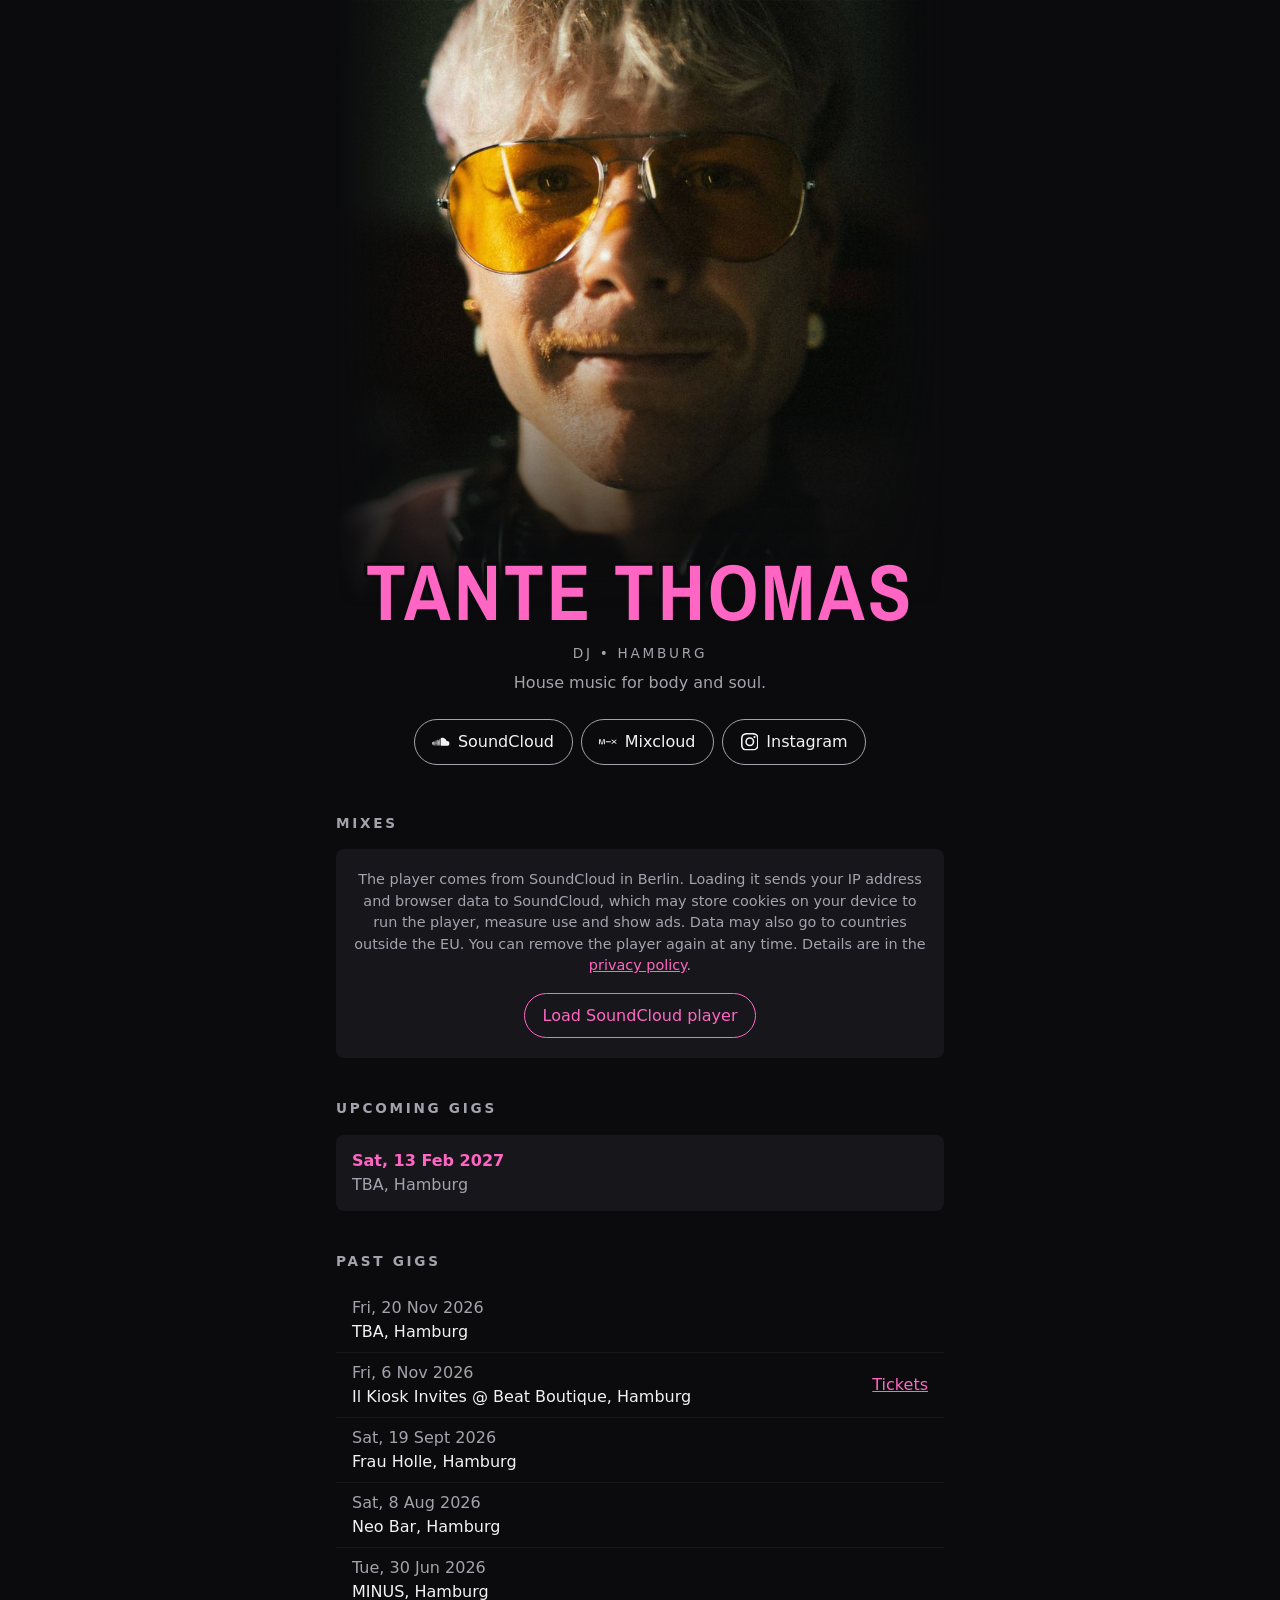
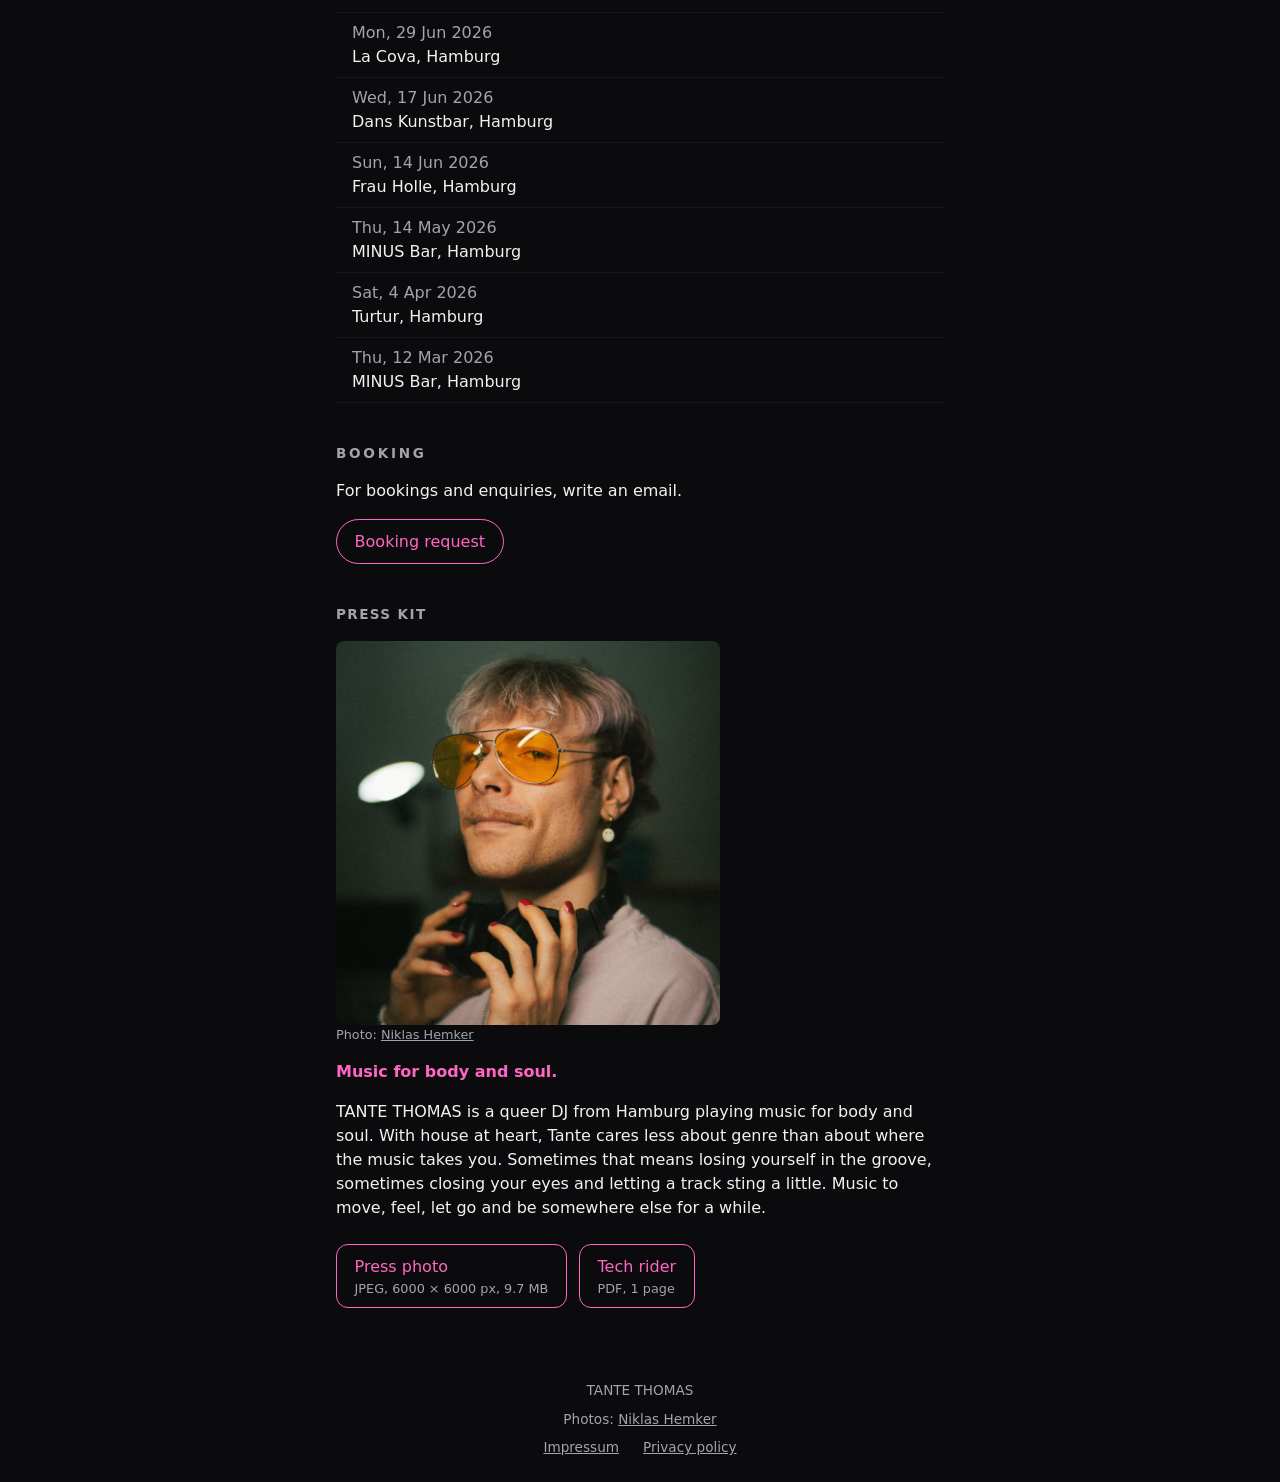
==== commit ebcbd8c9: "feat: head the page with a photo and letter the wordmark like the covers A close-up by Niklas Hemker" ====
--- a/site/index.html
+++ b/site/index.html
@@ -22,6 +22,8 @@
   <meta name="twitter:description" content="DJ from Hamburg. House music for body and soul. Mixes, gigs and booking.">
   <meta name="twitter:image" content="https://tante-thomas.github.io/press/tante-thomas-press-photo-800.jpg">
   <meta name="twitter:image:alt" content="TANTE THOMAS in orange aviator sunglasses, holding headphones around the neck">
+  <!-- Loaded early so the wordmark does not first show in the fallback font. -->
+  <link rel="preload" href="fonts/archivo-narrow-latin-700-normal.woff2" as="font" type="font/woff2" crossorigin>
   <link rel="stylesheet" href="style.css">
   <script src="gigs.js" defer></script>
   <script src="player.js" defer></script>
@@ -29,6 +31,9 @@
 <body>
   <main>
     <header class="hero">
+      <img class="hero-photo" src="images/hero-800.jpg"
+        srcset="images/hero-800.jpg 800w, images/hero-1280.jpg 1280w" sizes="(min-width: 40rem) 40rem, 100vw"
+        width="800" height="800" alt="TANTE THOMAS in orange aviator sunglasses, close up">
       <h1 class="wordmark">TANTE THOMAS</h1>
       <p class="role">DJ • Hamburg</p>
       <p class="genre">House music for body and soul.</p>
@@ -93,6 +98,7 @@
 
   <footer>
     <p>TANTE THOMAS</p>
+    <p>Photos: <a href="https://www.instagram.com/niklas_schniklas/">Niklas Hemker</a></p>
     <nav aria-label="Legal"><a href="impressum.html">Impressum</a> <a href="privacy.html">Privacy policy</a></nav>
   </footer>
 </body>
--- a/site/style.css
+++ b/site/style.css
@@ -5,9 +5,8 @@
   --surface: #17171b;
   --text: #f2f2f2;
   --muted: #a3a3ad;
-  /* Signature colours: pink is the accent. Yellow-orange appears only in the wordmark's gradient. */
-  --accent: #ff5d8f;
-  --accent-warm: #ffb02e;
+  /* The signature pink of the SoundCloud set covers, for the wordmark, links, buttons and gig dates. */
+  --accent: #ff66c4;
   --column-width: 40rem;
   --gutter: 1rem;
 }
@@ -48,27 +47,70 @@
   color: var(--muted);
 }
 
-/* Wordmark until a logo exists. The set name is about 9.2 times as wide as the
-   font size, so 10cqi (a tenth of the column) keeps it on one line at every width.
-   Viewport units overflowed on desktop, where the column stops growing. The gradient
-   covers only the column, so a letter outside it was not painted at all. */
+/* Self-hosted, so the page asks no font service for it (privacy.html, "In short").
+   Archivo Narrow by Omnibus-Type, SIL Open Font License 1.1 (fonts/OFL.txt).
+   "block" hides the wordmark until the font has loaded: the wider fallback font
+   would not fit on a phone and would make the page scroll sideways for a moment. */
+@font-face {
+  font-family: "Archivo Narrow";
+  src: url("fonts/archivo-narrow-latin-700-normal.woff2") format("woff2");
+  font-weight: 700;
+  font-style: normal;
+  font-display: block;
+}
+
 .hero {
   container-type: inline-size;
-  padding: 3.5rem 0 0.5rem;
+  padding: 0 0 0.5rem;
   text-align: center;
 }
 
+/* The photo runs to the screen edges on phones and fades into the page at the bottom,
+   so the wordmark can sit on the faded part. On wide screens it keeps to the column. */
+.hero-photo {
+  display: block;
+  width: calc(100% + 2 * var(--gutter));
+  height: auto;
+  max-height: 75vh;
+  margin: 0 calc(-1 * var(--gutter));
+  object-fit: cover;
+  object-position: 50% 30%;
+  -webkit-mask-image: linear-gradient(to bottom, black 55%, transparent);
+  mask-image: linear-gradient(to bottom, black 55%, transparent);
+}
+
+/* Inside the column the sides fade as well, so the photo has no hard edges. */
+@media (min-width: 42rem) {
+  .hero-photo {
+    width: 100%;
+    margin: 0;
+    -webkit-mask-image:
+      linear-gradient(to bottom, black 55%, transparent),
+      linear-gradient(to right, transparent, black 15%, black 85%, transparent);
+    -webkit-mask-composite: source-in;
+    mask-image:
+      linear-gradient(to bottom, black 55%, transparent),
+      linear-gradient(to right, transparent, black 15%, black 85%, transparent);
+    mask-composite: intersect;
+  }
+}
+
+/* Wordmark until a logo exists, lettered like the SoundCloud set covers: Archivo Narrow
+   in the cover pink with a thin dark outline. paint-order draws the outline behind the
+   fill, so it widens the letters instead of eating into them. The set name is about
+   6.9 times as wide as the font size, so 13cqi (90 % of the column) keeps it on one line at every width. */
 .wordmark {
-  margin: 0;
-  font-size: clamp(1.75rem, 10cqi, 4.5rem);
-  font-weight: 900;
-  letter-spacing: 0.08em;
+  position: relative;
+  margin: -3.5rem 0 0;
+  font-family: "Archivo Narrow", system-ui, sans-serif;
+  font-size: clamp(2.25rem, 13cqi, 5.5rem);
+  font-weight: 700;
+  letter-spacing: 0.04em;
   line-height: 1;
   white-space: nowrap;
-  background: linear-gradient(90deg, var(--accent), var(--accent-warm));
-  background-clip: text;
-  -webkit-background-clip: text;
-  color: transparent;
+  color: var(--accent);
+  -webkit-text-stroke: 0.08em var(--background);
+  paint-order: stroke fill;
 }
 
 /* "DJ • Hamburg" under the wordmark, as in the SoundCloud profile. */
